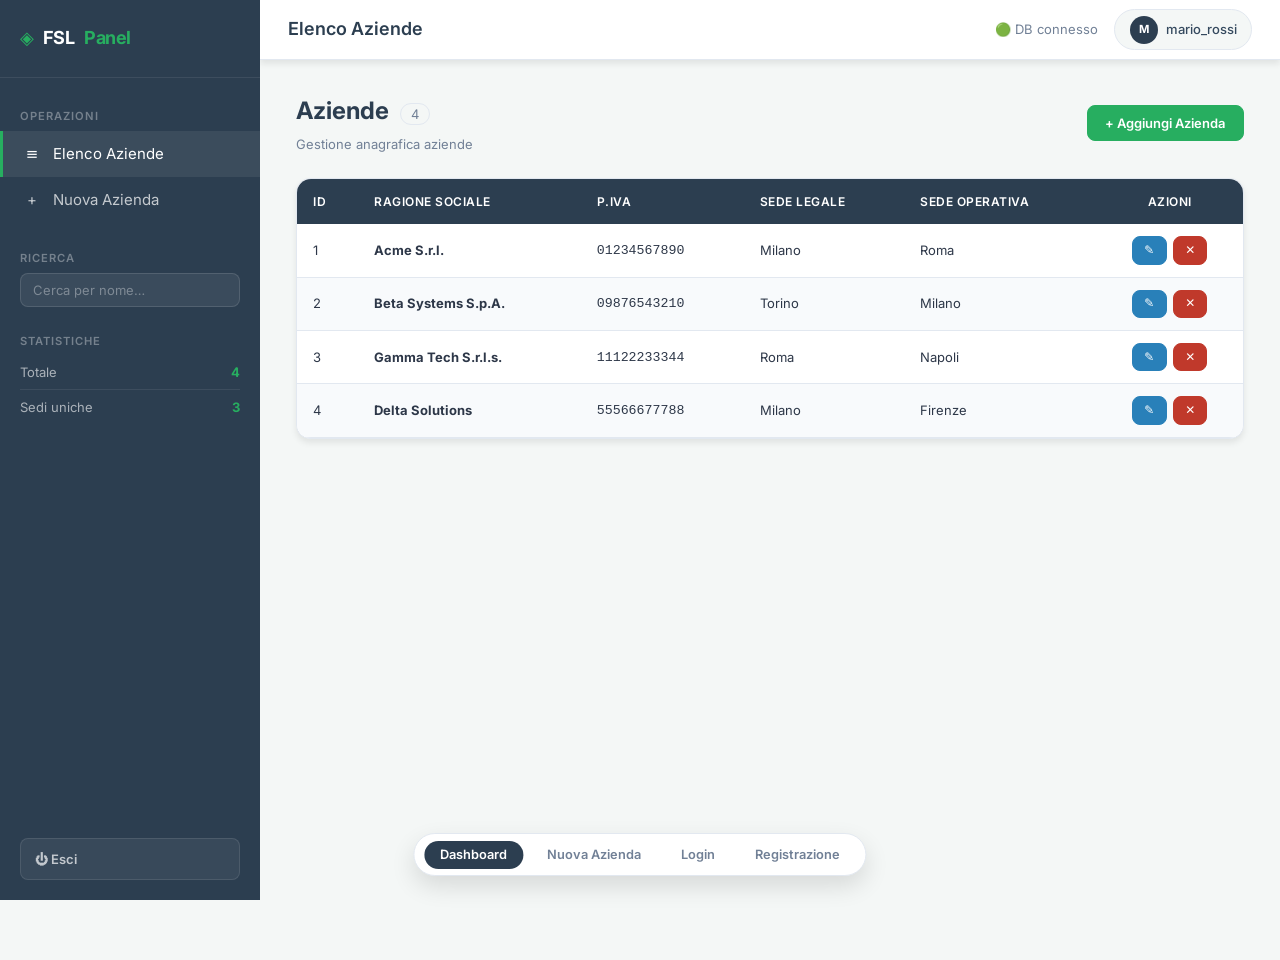
==== Gruppo1/anteprima_FSL_Panel.html @ f8b15ae4 "Add files via upload Inserimento script ufficiali Gruppo 1" ====
<!DOCTYPE html>
<html lang="it">
<head>
<meta charset="UTF-8"/>
<meta name="viewport" content="width=device-width, initial-scale=1.0"/>
<title>FSL Panel — Anteprima</title>
<link href="https://fonts.googleapis.com/css2?family=Inter:wght@300;400;500;600;700;800&display=swap" rel="stylesheet"/>
<style>
/* ── global.css ── */
:root{
  --primary:#2c3e50;--secondary:#34495e;--accent:#27ae60;--danger:#c0392b;
  --warning:#f39c12;--info:#2980b9;--success:#27ae60;
  --bg-light:#f4f7f6;--bg-card:#fff;--text:#2d3748;--text-muted:#718096;
  --border:#e2e8f0;--sidebar-w:260px;--topbar-h:60px;
  --radius:8px;--radius-lg:14px;
  --shadow:0 4px 6px rgba(0,0,0,.08);--shadow-lg:0 10px 25px rgba(0,0,0,.12);
  --transition:.2s ease;--font-sans:'Inter',system-ui,sans-serif;
  --fs-sm:.8125rem;--fs-base:.9375rem;--fs-lg:1.125rem;--fs-xl:1.5rem;
}
*,*::before,*::after{box-sizing:border-box;margin:0;padding:0}
html{font-size:16px}
body{font-family:var(--font-sans);font-size:var(--fs-base);background:var(--bg-light);color:var(--text);line-height:1.6;min-height:100vh}
a{color:var(--info);text-decoration:none}ul{list-style:none}
button,input{font-family:inherit}

/* sidebar */
.sidebar{position:fixed;top:0;left:0;width:var(--sidebar-w);height:100vh;background:var(--primary);color:#ecf0f1;display:flex;flex-direction:column;z-index:100;overflow-y:auto}
.sidebar-logo{padding:1.5rem 1.25rem;font-size:var(--fs-lg);font-weight:700;border-bottom:1px solid rgba(255,255,255,.08);color:#fff;display:flex;align-items:center;gap:.6rem;letter-spacing:-.5px}
.logo-accent{color:var(--accent)}
.sidebar-nav{flex:1;padding:1rem 0}
.sidebar-nav a{display:flex;align-items:center;gap:.75rem;padding:.7rem 1.25rem;color:rgba(255,255,255,.72);font-size:var(--fs-base);border-left:3px solid transparent;transition:all var(--transition);cursor:pointer}
.sidebar-nav a:hover,.sidebar-nav a.active{background:rgba(255,255,255,.07);color:#fff;border-left-color:var(--accent)}
.nav-icon{width:18px;text-align:center}
.sidebar-section-label{padding:.9rem 1.25rem .3rem;font-size:.7rem;text-transform:uppercase;letter-spacing:1px;color:rgba(255,255,255,.35);font-weight:600}

/* topbar */
.topbar{position:fixed;top:0;left:var(--sidebar-w);right:0;height:var(--topbar-h);background:var(--bg-card);border-bottom:1px solid var(--border);display:flex;align-items:center;justify-content:space-between;padding:0 1.75rem;z-index:90;box-shadow:var(--shadow)}
.topbar-title{font-size:var(--fs-lg);font-weight:600;color:var(--primary)}
.topbar-right{display:flex;align-items:center;gap:1rem}
.user-badge{display:flex;align-items:center;gap:.5rem;background:var(--bg-light);border:1px solid var(--border);border-radius:999px;padding:.35rem .9rem;font-size:var(--fs-sm);font-weight:500;color:var(--secondary)}
.avatar{width:28px;height:28px;border-radius:50%;background:var(--primary);color:#fff;display:flex;align-items:center;justify-content:center;font-size:.7rem;font-weight:700}

/* main */
.main-content{margin-left:var(--sidebar-w);margin-top:var(--topbar-h);padding:2rem 2.25rem;min-width:0}

/* card */
.card{background:var(--bg-card);border:1px solid var(--border);border-radius:var(--radius-lg);box-shadow:var(--shadow);padding:1.5rem}

/* buttons */
.btn{display:inline-flex;align-items:center;gap:.4rem;padding:.5rem 1.1rem;font-size:var(--fs-sm);font-weight:600;border-radius:var(--radius);border:1.5px solid transparent;cursor:pointer;transition:filter var(--transition),transform var(--transition);white-space:nowrap;line-height:1.4}
.btn:active{transform:scale(.97)}
.btn-primary{background:var(--accent);color:#fff;border-color:var(--accent)}.btn-primary:hover{filter:brightness(1.1)}
.btn-secondary{background:transparent;color:var(--secondary);border-color:var(--border)}.btn-secondary:hover{background:var(--bg-light)}
.btn-danger{background:var(--danger);color:#fff;border-color:var(--danger)}.btn-danger:hover{filter:brightness(1.1)}
.btn-info{background:var(--info);color:#fff;border-color:var(--info)}.btn-info:hover{filter:brightness(1.1)}
.btn-sm{padding:.3rem .7rem;font-size:.75rem}
.btn-lg{padding:.7rem 1.5rem;font-size:var(--fs-base)}

/* table */
.table-wrapper{width:100%;overflow-x:auto;border-radius:var(--radius);border:1px solid var(--border)}
table{width:100%;border-collapse:collapse;font-size:var(--fs-sm)}
thead th{background:var(--primary);color:#fff;padding:.8rem 1rem;text-align:left;font-weight:600;font-size:.75rem;text-transform:uppercase;letter-spacing:.5px;white-space:nowrap}
thead th:first-child{border-radius:var(--radius) 0 0 0}
thead th:last-child{border-radius:0 var(--radius) 0 0}
tbody tr{border-bottom:1px solid var(--border);transition:background var(--transition)}
tbody tr:nth-child(even){background:#f8fafc}
tbody tr:hover{background:#eef4fb;cursor:pointer}
tbody td{padding:.75rem 1rem;color:var(--text);vertical-align:middle}
tbody tr:last-child td{border-bottom:none}
.td-actions{display:flex;gap:.4rem;align-items:center;justify-content:center}
.table-empty{text-align:center;padding:3rem 1rem;color:var(--text-muted);font-style:italic}

/* forms */
.form-group{margin-bottom:1.1rem}
.form-label{display:block;margin-bottom:.35rem;font-size:var(--fs-sm);font-weight:600;color:var(--secondary)}
.form-control{width:100%;padding:.55rem .85rem;font-size:var(--fs-base);border:1.5px solid var(--border);border-radius:var(--radius);background:#fff;color:var(--text);transition:border-color var(--transition),box-shadow var(--transition);outline:none}
.form-control:focus{border-color:var(--accent);box-shadow:0 0 0 3px rgba(39,174,96,.18)}
.form-control.is-invalid{border-color:var(--danger);box-shadow:0 0 0 3px rgba(192,57,43,.15)}
.form-error{margin-top:.3rem;font-size:.75rem;color:var(--danger)}
.form-row{display:grid;grid-template-columns:repeat(auto-fit,minmax(200px,1fr));gap:1rem}
.form-actions{display:flex;gap:.75rem;justify-content:flex-end;margin-top:1.5rem;padding-top:1rem;border-top:1px solid var(--border);flex-wrap:wrap}

/* modal */
.modal-overlay{position:fixed;inset:0;background:rgba(0,0,0,.45);backdrop-filter:blur(3px);display:flex;align-items:center;justify-content:center;z-index:500;padding:1rem;opacity:0;visibility:hidden;transition:opacity var(--transition),visibility var(--transition)}
.modal-overlay.is-open{opacity:1;visibility:visible}
.modal{background:var(--bg-card);border-radius:var(--radius-lg);box-shadow:var(--shadow-lg);width:100%;max-width:480px;transform:translateY(20px);transition:transform var(--transition)}
.modal-overlay.is-open .modal{transform:translateY(0)}
.modal-header{display:flex;align-items:center;justify-content:space-between;padding:1.25rem 1.5rem;border-bottom:1px solid var(--border)}
.modal-title{font-size:var(--fs-lg);font-weight:700;color:var(--primary)}
.modal-close{background:none;border:none;font-size:1.2rem;color:var(--text-muted);cursor:pointer;padding:.25rem;border-radius:var(--radius)}
.modal-close:hover{color:var(--danger);background:#fef2f2}
.modal-body{padding:1.5rem}
.modal-footer{padding:1rem 1.5rem;border-top:1px solid var(--border);display:flex;justify-content:flex-end;gap:.75rem}

/* toast */
#toast-container{position:fixed;top:calc(var(--topbar-h) + .75rem);right:1.25rem;z-index:9999;display:flex;flex-direction:column;gap:.5rem;pointer-events:none}
.toast{display:flex;align-items:flex-start;gap:.75rem;padding:.85rem 1.1rem;border-radius:var(--radius);box-shadow:var(--shadow-lg);font-size:var(--fs-sm);font-weight:500;min-width:260px;max-width:360px;background:#fff;border-left:4px solid var(--border);pointer-events:all;animation:toastIn .3s ease forwards}
.toast.toast-success{border-left-color:var(--success)}
.toast.toast-danger{border-left-color:var(--danger)}
.toast.toast-warning{border-left-color:var(--warning)}
.toast-icon{font-size:1rem;margin-top:1px;flex-shrink:0}
.toast-body{flex:1}
.toast-msg{color:var(--text-muted)}
.toast.toast-hide{animation:toastOut .3s ease forwards}
@keyframes toastIn{from{opacity:0;transform:translateX(30px)}to{opacity:1;transform:translateX(0)}}
@keyframes toastOut{from{opacity:1;transform:translateX(0)}to{opacity:0;transform:translateX(30px)}}

/* utils */
.text-muted{color:var(--text-muted)}.text-danger{color:var(--danger)}.text-success{color:var(--success)}
.mt-2{margin-top:1rem}.hidden{display:none!important}
.spinner{display:inline-block;width:14px;height:14px;border:2px solid var(--border);border-top-color:var(--accent);border-radius:50%;animation:spin .7s linear infinite}
@keyframes spin{to{transform:rotate(360deg)}}
.page-header{margin-bottom:1.5rem}
.page-header h1{font-size:var(--fs-xl);font-weight:700;color:var(--primary)}
.page-header p{color:var(--text-muted);margin-top:.25rem;font-size:var(--fs-sm)}
.view{animation:fadeIn .2s ease}
@keyframes fadeIn{from{opacity:0;transform:translateY(6px)}to{opacity:1;transform:translateY(0)}}

/* login specifics */
.login-page{margin-left:0!important;margin-top:0!important;min-height:100vh;display:flex;align-items:center;justify-content:center;padding:1.25rem;background:var(--bg-light)}
.badge-count{font-size:var(--fs-sm);font-weight:400;color:var(--text-muted);background:var(--bg-light);border:1px solid var(--border);padding:2px 10px;border-radius:999px;margin-left:6px}

/* demo nav tabs */
.demo-nav{position:fixed;bottom:1.5rem;left:50%;transform:translateX(-50%);background:#fff;border:1px solid var(--border);border-radius:999px;padding:.4rem .6rem;display:flex;gap:.5rem;z-index:9999;box-shadow:var(--shadow-lg)}
.demo-tab{padding:.4rem 1rem;border-radius:999px;font-size:.8rem;font-weight:600;border:none;cursor:pointer;transition:all .15s;color:var(--text-muted);background:none}
.demo-tab.active{background:var(--primary);color:#fff}

/* Sidebar search input fix */
.sidebar input{width:calc(100% - 2.5rem);margin:0 1.25rem;background:rgba(255,255,255,.07);border:1px solid rgba(255,255,255,.12);border-radius:var(--radius);color:#fff;font-size:var(--fs-sm);padding:.5rem .75rem;outline:none;transition:border-color .2s}
.sidebar input:focus{border-color:var(--accent)}
.sidebar input::placeholder{color:rgba(255,255,255,.35)}
.sidebar-bottom{padding:1.25rem;margin-top:auto}
</style>
</head>
<body>

<!-- DEMO NAV -->
<div class="demo-nav">
  <button class="demo-tab active" onclick="showScreen('dashboard')">Dashboard</button>
  <button class="demo-tab" onclick="showScreen('create')">Nuova Azienda</button>
  <button class="demo-tab" onclick="showScreen('login')">Login</button>
  <button class="demo-tab" onclick="showScreen('register')">Registrazione</button>
</div>

<!-- ════════ SCREEN: DASHBOARD ════════ -->
<div id="screen-dashboard">
  <aside class="sidebar">
    <div class="sidebar-logo">
      <span style="color:var(--accent)">◈</span>
      FSL <span class="logo-accent">Panel</span>
    </div>
    <nav class="sidebar-nav">
      <div class="sidebar-section-label">Operazioni</div>
      <a class="active" onclick="return false">
        <span class="nav-icon">≡</span> Elenco Aziende
      </a>
      <a onclick="showScreen('create');return false">
        <span class="nav-icon">+</span> Nuova Azienda
      </a>
      <div class="sidebar-section-label" style="margin-top:.75rem">Ricerca</div>
      <input type="text" placeholder="Cerca per nome…" oninput="filterDemo(this.value)"/>
      <div class="sidebar-section-label" style="margin-top:.75rem">Statistiche</div>
      <div style="padding:0 1.25rem">
        <div style="display:flex;justify-content:space-between;font-size:var(--fs-sm);color:rgba(255,255,255,.6);padding:.4rem 0;border-bottom:1px solid rgba(255,255,255,.08)">
          <span>Totale</span><span style="color:var(--accent);font-weight:700">4</span>
        </div>
        <div style="display:flex;justify-content:space-between;font-size:var(--fs-sm);color:rgba(255,255,255,.6);padding:.4rem 0">
          <span>Sedi uniche</span><span style="color:var(--accent);font-weight:700">3</span>
        </div>
      </div>
    </nav>
    <div class="sidebar-bottom">
      <a href="#" onclick="showToast('Logout simulato','warn');return false"
         style="display:flex;align-items:center;gap:.5rem;padding:.6rem .9rem;border-radius:var(--radius);background:rgba(255,255,255,.06);border:1px solid rgba(255,255,255,.1);color:rgba(255,255,255,.7);font-size:var(--fs-sm);font-weight:600;transition:all .15s"
         onmouseover="this.style.background='rgba(255,255,255,.12)'" onmouseout="this.style.background='rgba(255,255,255,.06)'">
        ⏻ Esci
      </a>
    </div>
  </aside>

  <header class="topbar">
    <span class="topbar-title">Elenco Aziende</span>
    <div class="topbar-right">
      <span style="font-size:var(--fs-sm);color:var(--text-muted)">🟢 DB connesso</span>
      <div class="user-badge">
        <div class="avatar">M</div>
        <span>mario_rossi</span>
      </div>
    </div>
  </header>

  <main class="main-content">
    <div style="display:flex;align-items:center;justify-content:space-between;flex-wrap:wrap;gap:.75rem;margin-bottom:1.5rem">
      <div>
        <h1 style="font-size:var(--fs-xl);font-weight:700;color:var(--primary)">
          Aziende <span class="badge-count" id="demo-count">4</span>
        </h1>
        <p class="text-muted" style="font-size:var(--fs-sm);margin-top:.2rem">Gestione anagrafica aziende</p>
      </div>
      <button class="btn btn-primary" onclick="showScreen('create')">+ Aggiungi Azienda</button>
    </div>

    <div class="card" style="padding:0">
      <div class="table-wrapper" style="border:none;border-radius:var(--radius-lg)">
        <table id="demo-table">
          <thead>
            <tr>
              <th>ID</th>
              <th>Ragione Sociale</th>
              <th>P.IVA</th>
              <th>Sede Legale</th>
              <th>Sede Operativa</th>
              <th style="text-align:center">Azioni</th>
            </tr>
          </thead>
          <tbody id="demo-tbody"></tbody>
        </table>
      </div>
    </div>
  </main>
</div>

<!-- ════════ SCREEN: CREATE ════════ -->
<div id="screen-create" class="hidden">
  <aside class="sidebar">
    <div class="sidebar-logo">
      <span style="color:var(--accent)">◈</span>
      FSL <span class="logo-accent">Panel</span>
    </div>
    <nav class="sidebar-nav">
      <div class="sidebar-section-label">Operazioni</div>
      <a onclick="showScreen('dashboard');return false"><span class="nav-icon">≡</span> Elenco Aziende</a>
      <a class="active" onclick="return false"><span class="nav-icon">+</span> Nuova Azienda</a>
    </nav>
    <div class="sidebar-bottom">
      <a href="#" onclick="showToast('Logout simulato','warn');return false"
         style="display:flex;align-items:center;gap:.5rem;padding:.6rem .9rem;border-radius:var(--radius);background:rgba(255,255,255,.06);border:1px solid rgba(255,255,255,.1);color:rgba(255,255,255,.7);font-size:var(--fs-sm);font-weight:600"
         onmouseover="this.style.background='rgba(255,255,255,.12)'" onmouseout="this.style.background='rgba(255,255,255,.06)'">
        ⏻ Esci
      </a>
    </div>
  </aside>

  <header class="topbar">
    <span class="topbar-title">Nuova Azienda</span>
    <div class="topbar-right">
      <div class="user-badge"><div class="avatar">M</div><span>mario_rossi</span></div>
    </div>
  </header>

  <main class="main-content">
    <div class="page-header">
      <h1>Nuova Azienda</h1>
      <p>Compila i campi per aggiungere un'azienda al sistema</p>
    </div>
    <div class="card" style="max-width:720px">
      <div class="form-row">
        <div class="form-group" style="grid-column:1/-1">
          <label class="form-label">Ragione Sociale <span style="color:var(--danger)">*</span></label>
          <input class="form-control" type="text" id="c-ragione" placeholder="es. Acme S.r.l."/>
          <span class="form-error" id="err-c-ragione"></span>
        </div>
        <div class="form-group">
          <label class="form-label">Partita IVA <span style="color:var(--danger)">*</span></label>
          <input class="form-control" type="text" id="c-piva" placeholder="11 cifre" maxlength="11"/>
          <span class="form-error" id="err-c-piva"></span>
        </div>
        <div class="form-group">
          <label class="form-label">Sede Legale <span style="color:var(--danger)">*</span></label>
          <input class="form-control" type="text" id="c-sl" placeholder="es. Milano"/>
          <span class="form-error" id="err-c-sl"></span>
        </div>
        <div class="form-group">
          <label class="form-label">Sede Operativa <span style="color:var(--danger)">*</span></label>
          <input class="form-control" type="text" id="c-so" placeholder="es. Roma"/>
          <span class="form-error" id="err-c-so"></span>
        </div>
      </div>
      <div class="form-actions">
        <button class="btn btn-primary" onclick="simulateSave()">Salva Azienda</button>
        <button class="btn btn-secondary" onclick="showScreen('dashboard')">Annulla</button>
      </div>
    </div>
  </main>
</div>

<!-- ════════ SCREEN: LOGIN ════════ -->
<div id="screen-login" class="hidden">
  <div class="login-page">
    <section class="card" style="width:100%;max-width:420px">
      <div style="margin-bottom:1.25rem">
        <h1 style="font-size:var(--fs-xl);font-weight:700;color:var(--primary);display:flex;align-items:center;gap:.5rem">
          <span style="color:var(--accent);font-size:1.3rem">◈</span>
          FSL <span style="color:var(--accent)">Panel</span>
        </h1>
        <p class="text-muted" style="font-size:var(--fs-sm);margin-top:.25rem">Effettua il login per accedere all'area riservata.</p>
      </div>

      <div id="login-error" class="hidden" style="margin-bottom:1rem;background:#fee2e2;padding:.6rem 1rem;border-radius:var(--radius);border-left:4px solid var(--danger);color:var(--danger);font-size:var(--fs-sm)">
        Credenziali non valide.
      </div>

      <div class="form-group">
        <label class="form-label">Username</label>
        <input class="form-control" type="text" id="login-user" placeholder="Il tuo username"/>
      </div>
      <div class="form-group">
        <label class="form-label">Password</label>
        <input class="form-control" type="password" id="login-pass" placeholder="••••••••"/>
      </div>
      <div style="margin-top:1rem">
        <button class="btn btn-primary btn-lg" style="width:100%;justify-content:center" onclick="simulateLogin()">
          Accedi
        </button>
      </div>
      <p class="text-muted mt-2" style="text-align:center;font-size:var(--fs-sm)">
        Non hai un account?
        <a href="#" onclick="showScreen('register');return false" style="color:var(--accent);font-weight:600">Registrati</a>
      </p>
    </section>
  </div>
</div>

<!-- ════════ SCREEN: REGISTER ════════ -->
<div id="screen-register" class="hidden">
  <div class="login-page">
    <section class="card" style="width:100%;max-width:440px">
      <div style="margin-bottom:1.25rem">
        <h1 style="font-size:var(--fs-xl);font-weight:700;color:var(--primary);display:flex;align-items:center;gap:.5rem">
          <span style="color:var(--accent);font-size:1.3rem">◈</span>
          FSL <span style="color:var(--accent)">Panel</span>
        </h1>
        <p class="text-muted" style="font-size:var(--fs-sm);margin-top:.25rem">Crea un account per accedere al pannello.</p>
      </div>

      <div class="form-group">
        <label class="form-label">Username <span style="color:var(--danger)">*</span></label>
        <input class="form-control" type="text" placeholder="Scegli uno username"/>
        <span class="text-muted" style="font-size:.75rem">3–50 caratteri: lettere, numeri, _ . -</span>
      </div>
      <div class="form-group">
        <label class="form-label">Password <span style="color:var(--danger)">*</span></label>
        <input class="form-control" type="password" id="reg-pw" placeholder="Almeno 8 caratteri" oninput="updateStrength(this.value)"/>
        <div style="height:4px;background:var(--border);border-radius:2px;margin-top:6px;overflow:hidden">
          <div id="str-fill" style="height:100%;width:0;border-radius:2px;transition:width .3s,background .3s"></div>
        </div>
        <span id="str-label" style="font-size:.72rem;color:var(--text-muted);display:block;margin-top:2px;min-height:16px"></span>
      </div>
      <div class="form-group">
        <label class="form-label">Conferma Password <span style="color:var(--danger)">*</span></label>
        <input class="form-control" type="password" placeholder="Ripeti la password"/>
        <span class="form-error" id="reg-err"></span>
      </div>
      <div style="display:flex;flex-wrap:wrap;gap:6px 14px;margin-bottom:1rem">
        <span class="text-muted" style="font-size:.75rem" id="r-len">✗ 8+ caratteri</span>
        <span class="text-muted" style="font-size:.75rem" id="r-up">✗ Una maiuscola</span>
        <span class="text-muted" style="font-size:.75rem" id="r-num">✗ Un numero</span>
      </div>
      <button class="btn btn-primary btn-lg" style="width:100%;justify-content:center" onclick="showToast('Registrazione simulata ✓')">
        Crea Account
      </button>
      <p class="text-muted mt-2" style="text-align:center;font-size:var(--fs-sm)">
        Hai già un account?
        <a href="#" onclick="showScreen('login');return false" style="color:var(--accent);font-weight:600">Accedi</a>
      </p>
    </section>
  </div>
</div>

<!-- MODAL eliminazione -->
<div class="modal-overlay" id="del-modal">
  <div class="modal">
    <div class="modal-header">
      <h2 class="modal-title">⚠ Conferma Eliminazione</h2>
      <button class="modal-close" onclick="closeModal()">✕</button>
    </div>
    <div class="modal-body">
      <p>Stai per eliminare <strong id="modal-name"></strong>.<br/>L'operazione è irreversibile.</p>
    </div>
    <div class="modal-footer">
      <button class="btn btn-danger" onclick="simulateDelete()">Elimina</button>
      <button class="btn btn-secondary" onclick="closeModal()">Annulla</button>
    </div>
  </div>
</div>

<div id="toast-container"></div>

<script>
const AZIENDE = [
  {id:1, rs:'Acme S.r.l.', piva:'01234567890', sl:'Milano', so:'Roma'},
  {id:2, rs:'Beta Systems S.p.A.', piva:'09876543210', sl:'Torino', so:'Milano'},
  {id:3, rs:'Gamma Tech S.r.l.s.', piva:'11122233344', sl:'Roma', so:'Napoli'},
  {id:4, rs:'Delta Solutions', piva:'55566677788', sl:'Milano', so:'Firenze'},
];
let displayAziende = [...AZIENDE];
let pendingId = null;

function renderTable(list) {
  const tbody = document.getElementById('demo-tbody');
  const count = document.getElementById('demo-count');
  if(count) count.textContent = list.length;
  if(!list.length){
    tbody.innerHTML='<tr><td colspan="6" class="table-empty">Nessuna azienda trovata</td></tr>';
    return;
  }
  tbody.innerHTML = list.map(a=>`
    <tr onclick="showDetail(${a.id})">
      <td>${a.id}</td>
      <td><strong>${a.rs}</strong></td>
      <td style="font-family:monospace;font-size:.83rem">${a.piva}</td>
      <td>${a.sl}</td>
      <td>${a.so}</td>
      <td onclick="event.stopPropagation()">
        <div class="td-actions">
          <button class="btn btn-info btn-sm" title="Modifica" onclick="showToast('Modifica: '+${a.id})">✎</button>
          <button class="btn btn-danger btn-sm" title="Elimina" onclick="openDeleteModal(${a.id},'${a.rs}')">✕</button>
        </div>
      </td>
    </tr>`).join('');
}

function filterDemo(q){
  q=q.toLowerCase().trim();
  displayAziende = q ? AZIENDE.filter(a=>
    a.rs.toLowerCase().includes(q)||a.piva.includes(q)||
    a.sl.toLowerCase().includes(q)||a.so.toLowerCase().includes(q)) : [...AZIENDE];
  renderTable(displayAziende);
}

function showDetail(id){
  const a = AZIENDE.find(x=>x.id===id);
  if(!a) return;
  showToast(`Dettaglio: ${a.rs}`,'info');
}

function openDeleteModal(id, name){
  pendingId=id;
  document.getElementById('modal-name').textContent=name;
  document.getElementById('del-modal').classList.add('is-open');
}
function closeModal(){
  document.getElementById('del-modal').classList.remove('is-open');
  pendingId=null;
}
function simulateDelete(){
  showToast('Azienda eliminata','warn');
  closeModal();
}
document.getElementById('del-modal').addEventListener('click',e=>{if(e.target===e.currentTarget)closeModal();});
document.addEventListener('keydown',e=>{if(e.key==='Escape')closeModal();});

function simulateSave(){
  const r=document.getElementById('c-ragione');
  const p=document.getElementById('c-piva');
  const sl=document.getElementById('c-sl');
  const so=document.getElementById('c-so');
  let ok=true;
  [['c-ragione','err-c-ragione',2],['c-piva','err-c-piva',11],
   ['c-sl','err-c-sl',2],['c-so','err-c-so',2]].forEach(([id,eid,min])=>{
    const el=document.getElementById(id);
    const err=document.getElementById(eid);
    if(!el.value.trim()||el.value.trim().length<min){
      el.classList.add('is-invalid');err.textContent='Campo obbligatorio';ok=false;
    } else {el.classList.remove('is-invalid');err.textContent='';}
  });
  if(ok){showToast('Azienda creata ✓');showScreen('dashboard');}
}

function simulateLogin(){
  const u=document.getElementById('login-user').value.trim();
  const p=document.getElementById('login-pass').value;
  const err=document.getElementById('login-error');
  if(u==='admin'&&p==='admin'){
    err.classList.add('hidden');
    showToast('Login effettuato ✓');
    setTimeout(()=>showScreen('dashboard'),600);
  } else {err.classList.remove('hidden');}
}

function updateStrength(pw){
  let score=0;
  const rLen=document.getElementById('r-len');
  const rUp=document.getElementById('r-up');
  const rNum=document.getElementById('r-num');
  const fill=document.getElementById('str-fill');
  const label=document.getElementById('str-label');
  const ok='color:var(--accent)'; const no='color:var(--text-muted)';
  if(pw.length>=8){score++;rLen.style=ok;rLen.textContent='✓ 8+ caratteri';}
  else{rLen.style=no;rLen.textContent='✗ 8+ caratteri';}
  if(/[A-Z]/.test(pw)){score++;rUp.style=ok;rUp.textContent='✓ Una maiuscola';}
  else{rUp.style=no;rUp.textContent='✗ Una maiuscola';}
  if(/[0-9]/.test(pw)){score++;rNum.style=ok;rNum.textContent='✓ Un numero';}
  else{rNum.style=no;rNum.textContent='✗ Un numero';}
  if(/[^a-zA-Z0-9]/.test(pw))score++;
  const pct=Math.min((score/4)*100,100);
  const colors=['#c0392b','#f39c12','#f39c12','#27ae60','#27ae60'];
  const labels=['','Debole','Discreta','Buona','Ottima'];
  fill.style.cssText=`width:${pct}%;background:${colors[score]||colors[0]}`;
  label.textContent=labels[score]||'';
}

function showScreen(name){
  ['dashboard','create','login','register'].forEach(s=>{
    document.getElementById('screen-'+s).classList.add('hidden');
  });
  document.getElementById('screen-'+name).classList.remove('hidden');
  document.querySelectorAll('.demo-tab').forEach((t,i)=>{
    const map=['dashboard','create','login','register'];
    t.classList.toggle('active', map[i]===name);
  });
}

function showToast(msg, type='success'){
  const c=document.getElementById('toast-container');
  const el=document.createElement('div');
  const map={success:'toast-success',error:'toast-danger',warn:'toast-warning',info:'toast-info'};
  el.className='toast '+(map[type]||'toast-success');
  const icons={success:'✓',error:'✕',warn:'⚠',info:'ℹ'};
  el.innerHTML=`<span class="toast-icon">${icons[type]||'✓'}</span><div class="toast-body"><p class="toast-msg">${msg}</p></div>`;
  c.appendChild(el);
  setTimeout(()=>{el.classList.add('toast-hide');setTimeout(()=>el.remove(),400);},3000);
}

// Init
renderTable(AZIENDE);
</script>
</body>
</html>
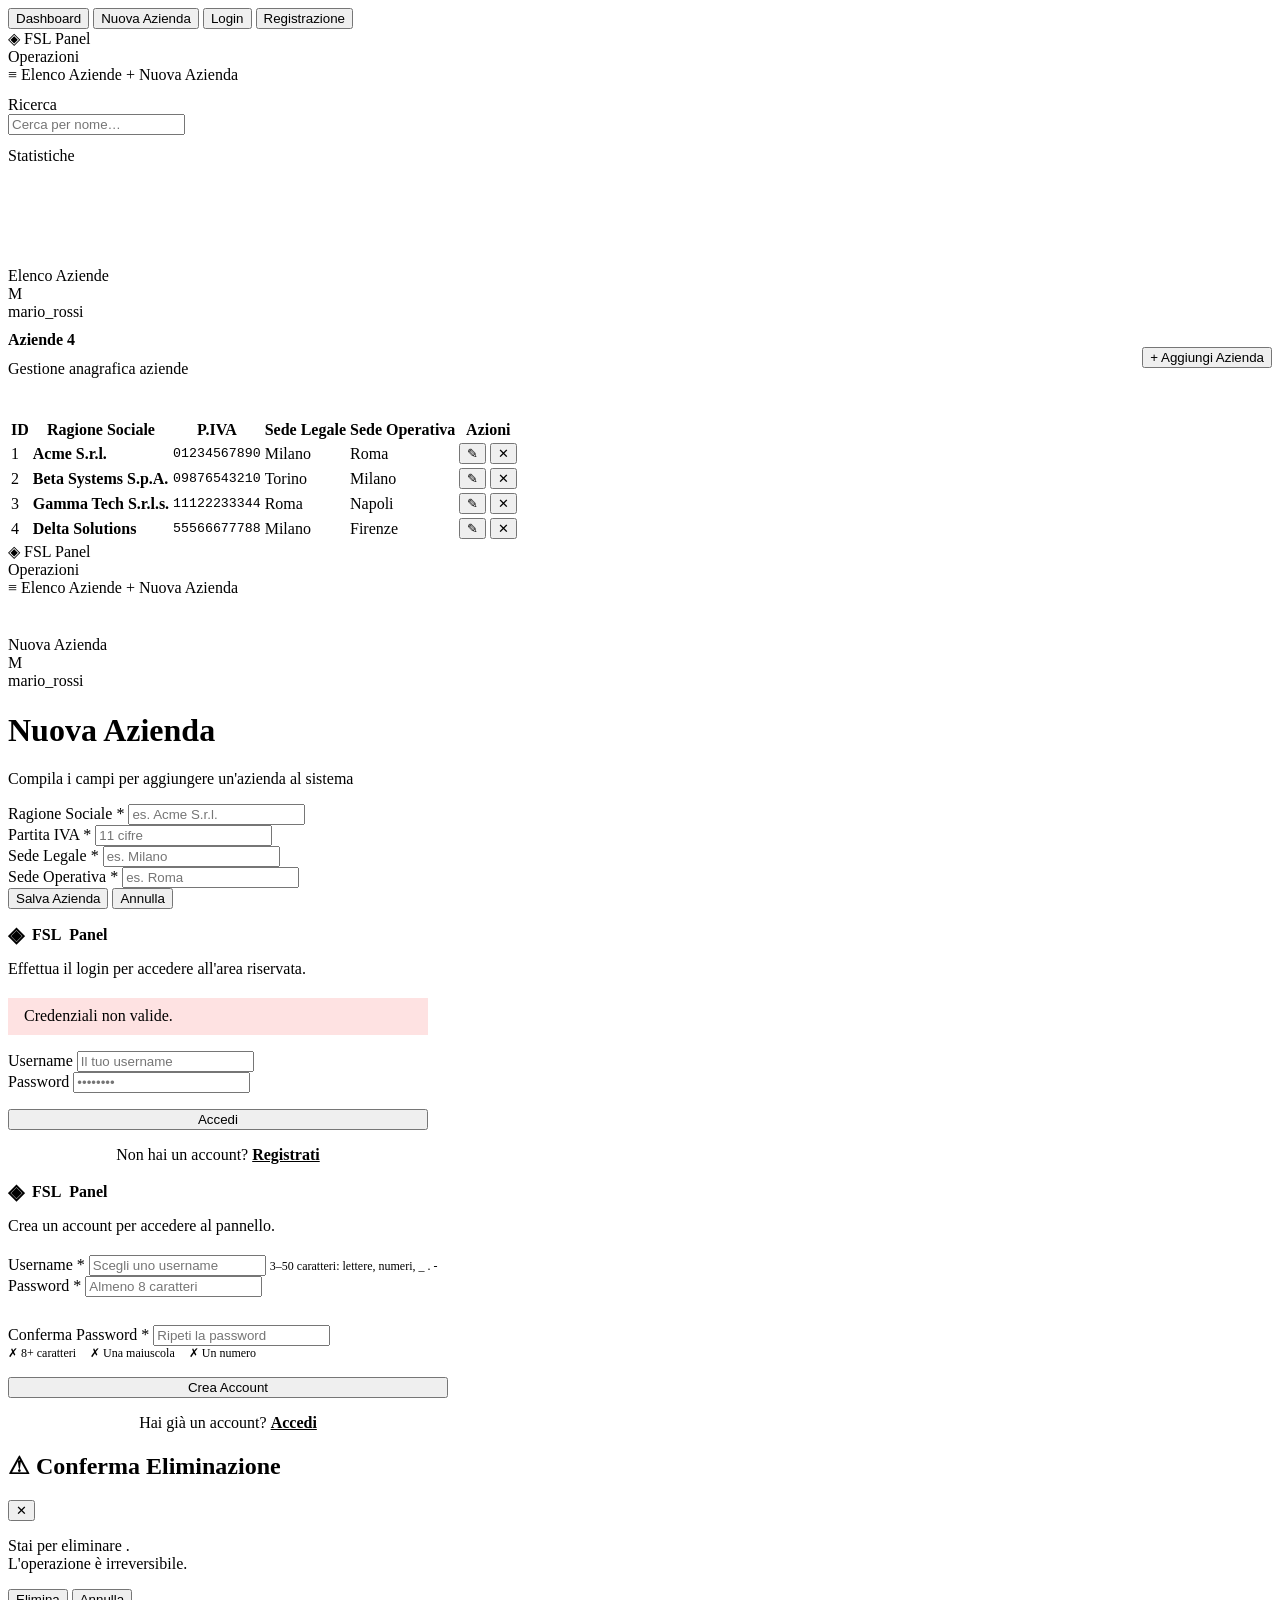
==== commit a79155c5: "unify group projects" ====
--- a/Gruppo1/anteprima_FSL_Panel.html
+++ b/Gruppo1/anteprima_FSL_Panel.html
@@ -5,132 +5,7 @@
 <meta name="viewport" content="width=device-width, initial-scale=1.0"/>
 <title>FSL Panel — Anteprima</title>
 <link href="https://fonts.googleapis.com/css2?family=Inter:wght@300;400;500;600;700;800&display=swap" rel="stylesheet"/>
-<style>
-/* ── global.css ── */
-:root{
-  --primary:#2c3e50;--secondary:#34495e;--accent:#27ae60;--danger:#c0392b;
-  --warning:#f39c12;--info:#2980b9;--success:#27ae60;
-  --bg-light:#f4f7f6;--bg-card:#fff;--text:#2d3748;--text-muted:#718096;
-  --border:#e2e8f0;--sidebar-w:260px;--topbar-h:60px;
-  --radius:8px;--radius-lg:14px;
-  --shadow:0 4px 6px rgba(0,0,0,.08);--shadow-lg:0 10px 25px rgba(0,0,0,.12);
-  --transition:.2s ease;--font-sans:'Inter',system-ui,sans-serif;
-  --fs-sm:.8125rem;--fs-base:.9375rem;--fs-lg:1.125rem;--fs-xl:1.5rem;
-}
-*,*::before,*::after{box-sizing:border-box;margin:0;padding:0}
-html{font-size:16px}
-body{font-family:var(--font-sans);font-size:var(--fs-base);background:var(--bg-light);color:var(--text);line-height:1.6;min-height:100vh}
-a{color:var(--info);text-decoration:none}ul{list-style:none}
-button,input{font-family:inherit}
-
-/* sidebar */
-.sidebar{position:fixed;top:0;left:0;width:var(--sidebar-w);height:100vh;background:var(--primary);color:#ecf0f1;display:flex;flex-direction:column;z-index:100;overflow-y:auto}
-.sidebar-logo{padding:1.5rem 1.25rem;font-size:var(--fs-lg);font-weight:700;border-bottom:1px solid rgba(255,255,255,.08);color:#fff;display:flex;align-items:center;gap:.6rem;letter-spacing:-.5px}
-.logo-accent{color:var(--accent)}
-.sidebar-nav{flex:1;padding:1rem 0}
-.sidebar-nav a{display:flex;align-items:center;gap:.75rem;padding:.7rem 1.25rem;color:rgba(255,255,255,.72);font-size:var(--fs-base);border-left:3px solid transparent;transition:all var(--transition);cursor:pointer}
-.sidebar-nav a:hover,.sidebar-nav a.active{background:rgba(255,255,255,.07);color:#fff;border-left-color:var(--accent)}
-.nav-icon{width:18px;text-align:center}
-.sidebar-section-label{padding:.9rem 1.25rem .3rem;font-size:.7rem;text-transform:uppercase;letter-spacing:1px;color:rgba(255,255,255,.35);font-weight:600}
-
-/* topbar */
-.topbar{position:fixed;top:0;left:var(--sidebar-w);right:0;height:var(--topbar-h);background:var(--bg-card);border-bottom:1px solid var(--border);display:flex;align-items:center;justify-content:space-between;padding:0 1.75rem;z-index:90;box-shadow:var(--shadow)}
-.topbar-title{font-size:var(--fs-lg);font-weight:600;color:var(--primary)}
-.topbar-right{display:flex;align-items:center;gap:1rem}
-.user-badge{display:flex;align-items:center;gap:.5rem;background:var(--bg-light);border:1px solid var(--border);border-radius:999px;padding:.35rem .9rem;font-size:var(--fs-sm);font-weight:500;color:var(--secondary)}
-.avatar{width:28px;height:28px;border-radius:50%;background:var(--primary);color:#fff;display:flex;align-items:center;justify-content:center;font-size:.7rem;font-weight:700}
-
-/* main */
-.main-content{margin-left:var(--sidebar-w);margin-top:var(--topbar-h);padding:2rem 2.25rem;min-width:0}
-
-/* card */
-.card{background:var(--bg-card);border:1px solid var(--border);border-radius:var(--radius-lg);box-shadow:var(--shadow);padding:1.5rem}
-
-/* buttons */
-.btn{display:inline-flex;align-items:center;gap:.4rem;padding:.5rem 1.1rem;font-size:var(--fs-sm);font-weight:600;border-radius:var(--radius);border:1.5px solid transparent;cursor:pointer;transition:filter var(--transition),transform var(--transition);white-space:nowrap;line-height:1.4}
-.btn:active{transform:scale(.97)}
-.btn-primary{background:var(--accent);color:#fff;border-color:var(--accent)}.btn-primary:hover{filter:brightness(1.1)}
-.btn-secondary{background:transparent;color:var(--secondary);border-color:var(--border)}.btn-secondary:hover{background:var(--bg-light)}
-.btn-danger{background:var(--danger);color:#fff;border-color:var(--danger)}.btn-danger:hover{filter:brightness(1.1)}
-.btn-info{background:var(--info);color:#fff;border-color:var(--info)}.btn-info:hover{filter:brightness(1.1)}
-.btn-sm{padding:.3rem .7rem;font-size:.75rem}
-.btn-lg{padding:.7rem 1.5rem;font-size:var(--fs-base)}
-
-/* table */
-.table-wrapper{width:100%;overflow-x:auto;border-radius:var(--radius);border:1px solid var(--border)}
-table{width:100%;border-collapse:collapse;font-size:var(--fs-sm)}
-thead th{background:var(--primary);color:#fff;padding:.8rem 1rem;text-align:left;font-weight:600;font-size:.75rem;text-transform:uppercase;letter-spacing:.5px;white-space:nowrap}
-thead th:first-child{border-radius:var(--radius) 0 0 0}
-thead th:last-child{border-radius:0 var(--radius) 0 0}
-tbody tr{border-bottom:1px solid var(--border);transition:background var(--transition)}
-tbody tr:nth-child(even){background:#f8fafc}
-tbody tr:hover{background:#eef4fb;cursor:pointer}
-tbody td{padding:.75rem 1rem;color:var(--text);vertical-align:middle}
-tbody tr:last-child td{border-bottom:none}
-.td-actions{display:flex;gap:.4rem;align-items:center;justify-content:center}
-.table-empty{text-align:center;padding:3rem 1rem;color:var(--text-muted);font-style:italic}
-
-/* forms */
-.form-group{margin-bottom:1.1rem}
-.form-label{display:block;margin-bottom:.35rem;font-size:var(--fs-sm);font-weight:600;color:var(--secondary)}
-.form-control{width:100%;padding:.55rem .85rem;font-size:var(--fs-base);border:1.5px solid var(--border);border-radius:var(--radius);background:#fff;color:var(--text);transition:border-color var(--transition),box-shadow var(--transition);outline:none}
-.form-control:focus{border-color:var(--accent);box-shadow:0 0 0 3px rgba(39,174,96,.18)}
-.form-control.is-invalid{border-color:var(--danger);box-shadow:0 0 0 3px rgba(192,57,43,.15)}
-.form-error{margin-top:.3rem;font-size:.75rem;color:var(--danger)}
-.form-row{display:grid;grid-template-columns:repeat(auto-fit,minmax(200px,1fr));gap:1rem}
-.form-actions{display:flex;gap:.75rem;justify-content:flex-end;margin-top:1.5rem;padding-top:1rem;border-top:1px solid var(--border);flex-wrap:wrap}
-
-/* modal */
-.modal-overlay{position:fixed;inset:0;background:rgba(0,0,0,.45);backdrop-filter:blur(3px);display:flex;align-items:center;justify-content:center;z-index:500;padding:1rem;opacity:0;visibility:hidden;transition:opacity var(--transition),visibility var(--transition)}
-.modal-overlay.is-open{opacity:1;visibility:visible}
-.modal{background:var(--bg-card);border-radius:var(--radius-lg);box-shadow:var(--shadow-lg);width:100%;max-width:480px;transform:translateY(20px);transition:transform var(--transition)}
-.modal-overlay.is-open .modal{transform:translateY(0)}
-.modal-header{display:flex;align-items:center;justify-content:space-between;padding:1.25rem 1.5rem;border-bottom:1px solid var(--border)}
-.modal-title{font-size:var(--fs-lg);font-weight:700;color:var(--primary)}
-.modal-close{background:none;border:none;font-size:1.2rem;color:var(--text-muted);cursor:pointer;padding:.25rem;border-radius:var(--radius)}
-.modal-close:hover{color:var(--danger);background:#fef2f2}
-.modal-body{padding:1.5rem}
-.modal-footer{padding:1rem 1.5rem;border-top:1px solid var(--border);display:flex;justify-content:flex-end;gap:.75rem}
-
-/* toast */
-#toast-container{position:fixed;top:calc(var(--topbar-h) + .75rem);right:1.25rem;z-index:9999;display:flex;flex-direction:column;gap:.5rem;pointer-events:none}
-.toast{display:flex;align-items:flex-start;gap:.75rem;padding:.85rem 1.1rem;border-radius:var(--radius);box-shadow:var(--shadow-lg);font-size:var(--fs-sm);font-weight:500;min-width:260px;max-width:360px;background:#fff;border-left:4px solid var(--border);pointer-events:all;animation:toastIn .3s ease forwards}
-.toast.toast-success{border-left-color:var(--success)}
-.toast.toast-danger{border-left-color:var(--danger)}
-.toast.toast-warning{border-left-color:var(--warning)}
-.toast-icon{font-size:1rem;margin-top:1px;flex-shrink:0}
-.toast-body{flex:1}
-.toast-msg{color:var(--text-muted)}
-.toast.toast-hide{animation:toastOut .3s ease forwards}
-@keyframes toastIn{from{opacity:0;transform:translateX(30px)}to{opacity:1;transform:translateX(0)}}
-@keyframes toastOut{from{opacity:1;transform:translateX(0)}to{opacity:0;transform:translateX(30px)}}
-
-/* utils */
-.text-muted{color:var(--text-muted)}.text-danger{color:var(--danger)}.text-success{color:var(--success)}
-.mt-2{margin-top:1rem}.hidden{display:none!important}
-.spinner{display:inline-block;width:14px;height:14px;border:2px solid var(--border);border-top-color:var(--accent);border-radius:50%;animation:spin .7s linear infinite}
-@keyframes spin{to{transform:rotate(360deg)}}
-.page-header{margin-bottom:1.5rem}
-.page-header h1{font-size:var(--fs-xl);font-weight:700;color:var(--primary)}
-.page-header p{color:var(--text-muted);margin-top:.25rem;font-size:var(--fs-sm)}
-.view{animation:fadeIn .2s ease}
-@keyframes fadeIn{from{opacity:0;transform:translateY(6px)}to{opacity:1;transform:translateY(0)}}
-
-/* login specifics */
-.login-page{margin-left:0!important;margin-top:0!important;min-height:100vh;display:flex;align-items:center;justify-content:center;padding:1.25rem;background:var(--bg-light)}
-.badge-count{font-size:var(--fs-sm);font-weight:400;color:var(--text-muted);background:var(--bg-light);border:1px solid var(--border);padding:2px 10px;border-radius:999px;margin-left:6px}
-
-/* demo nav tabs */
-.demo-nav{position:fixed;bottom:1.5rem;left:50%;transform:translateX(-50%);background:#fff;border:1px solid var(--border);border-radius:999px;padding:.4rem .6rem;display:flex;gap:.5rem;z-index:9999;box-shadow:var(--shadow-lg)}
-.demo-tab{padding:.4rem 1rem;border-radius:999px;font-size:.8rem;font-weight:600;border:none;cursor:pointer;transition:all .15s;color:var(--text-muted);background:none}
-.demo-tab.active{background:var(--primary);color:#fff}
-
-/* Sidebar search input fix */
-.sidebar input{width:calc(100% - 2.5rem);margin:0 1.25rem;background:rgba(255,255,255,.07);border:1px solid rgba(255,255,255,.12);border-radius:var(--radius);color:#fff;font-size:var(--fs-sm);padding:.5rem .75rem;outline:none;transition:border-color .2s}
-.sidebar input:focus{border-color:var(--accent)}
-.sidebar input::placeholder{color:rgba(255,255,255,.35)}
-.sidebar-bottom{padding:1.25rem;margin-top:auto}
-</style>
+<style src="../global.css"></style>
 </head>
 <body>
 
@@ -181,7 +56,6 @@
   <header class="topbar">
     <span class="topbar-title">Elenco Aziende</span>
     <div class="topbar-right">
-      <span style="font-size:var(--fs-sm);color:var(--text-muted)">🟢 DB connesso</span>
       <div class="user-badge">
         <div class="avatar">M</div>
         <span>mario_rossi</span>
@@ -526,4 +400,4 @@
 renderTable(AZIENDE);
 </script>
 </body>
-</html>
+</html>
